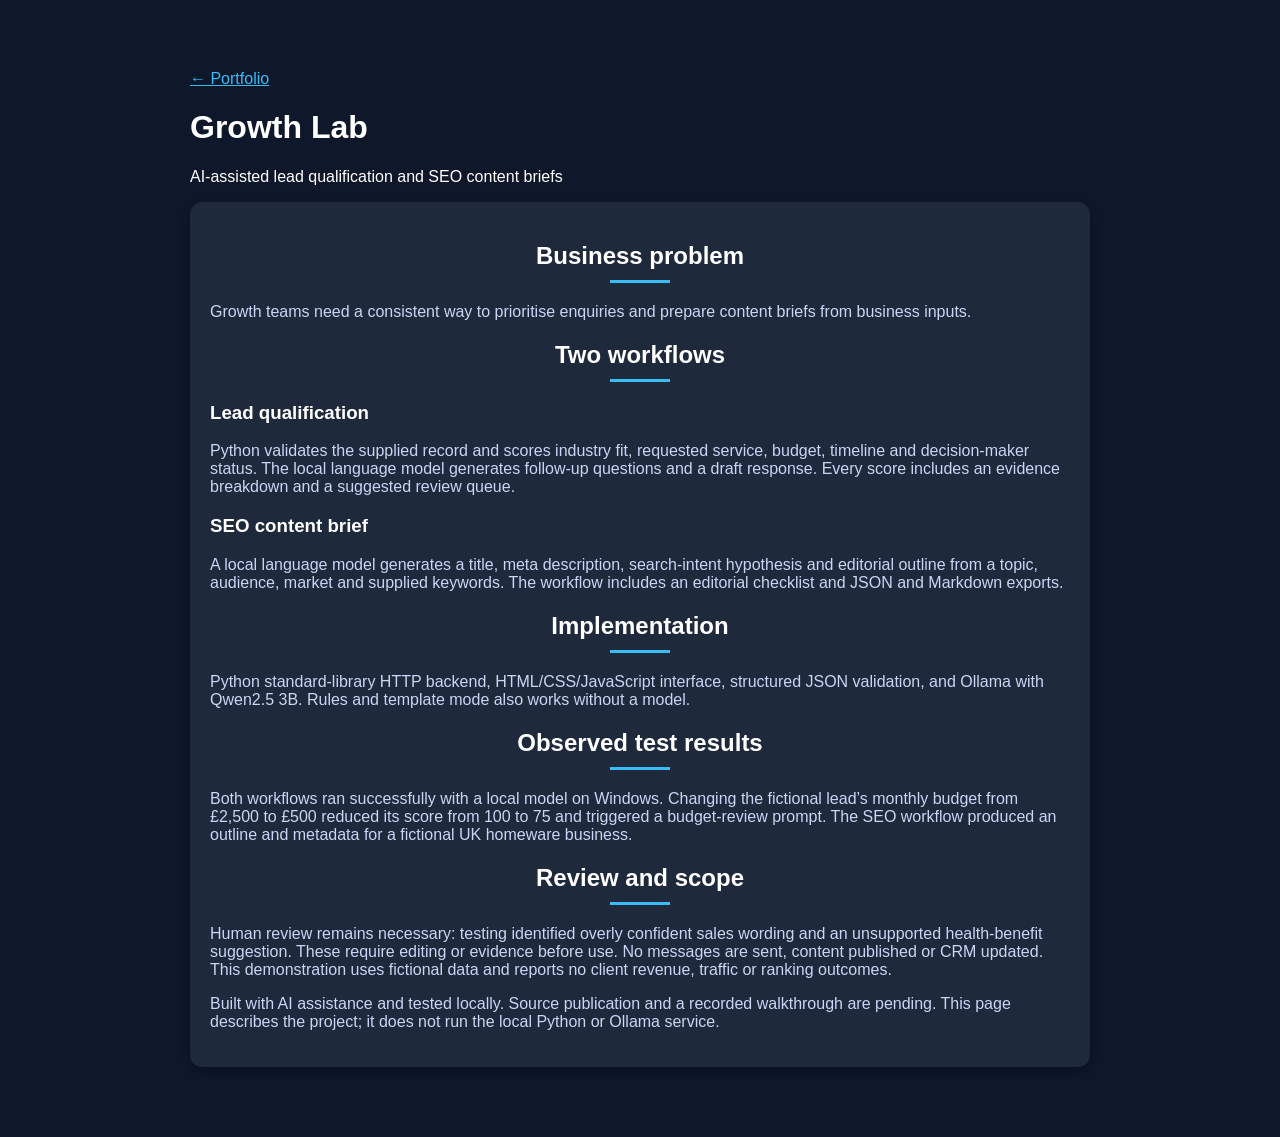
==== growth-lab.html @ 19c1e67f "Add growth-lab.html portfolio case study" ====
<!DOCTYPE html><html lang="en"><head><meta charset="UTF-8"><title>Growth Lab | Zethu Mkhize</title><link rel="stylesheet" href="style.css"><meta name="viewport" content="width=device-width, initial-scale=1"></head><body><main class="projects" style="max-width:900px;margin:auto"><a href="index.html#projects" style="color:#38bdf8">← Portfolio</a><h1>Growth Lab</h1><p>AI-assisted lead qualification and SEO content briefs</p><div class="project"><h2>Business problem</h2><p>Growth teams need a consistent way to prioritise enquiries and prepare content briefs from business inputs.</p><h2>Two workflows</h2><h3>Lead qualification</h3><p>Python validates the supplied record and scores industry fit, requested service, budget, timeline and decision-maker status. The local language model generates follow-up questions and a draft response. Every score includes an evidence breakdown and a suggested review queue.</p><h3>SEO content brief</h3><p>A local language model generates a title, meta description, search-intent hypothesis and editorial outline from a topic, audience, market and supplied keywords. The workflow includes an editorial checklist and JSON and Markdown exports.</p><h2>Implementation</h2><p>Python standard-library HTTP backend, HTML/CSS/JavaScript interface, structured JSON validation, and Ollama with Qwen2.5 3B. Rules and template mode also works without a model.</p><h2>Observed test results</h2><p>Both workflows ran successfully with a local model on Windows. Changing the fictional lead’s monthly budget from £2,500 to £500 reduced its score from 100 to 75 and triggered a budget-review prompt. The SEO workflow produced an outline and metadata for a fictional UK homeware business.</p><h2>Review and scope</h2><p>Human review remains necessary: testing identified overly confident sales wording and an unsupported health-benefit suggestion. These require editing or evidence before use. No messages are sent, content published or CRM updated. This demonstration uses fictional data and reports no client revenue, traffic or ranking outcomes.</p><p>Built with AI assistance and tested locally. Source publication and a recorded walkthrough are pending. This page describes the project; it does not run the local Python or Ollama service.</p></div></main></body></html>
---- style.css ----
/* GENERAL */
body {
  font-family: Arial, sans-serif;
  margin: 0;
  background: #0f172a;
  color: white;
}

/* HERO */
.hero {
  background: linear-gradient(135deg, #1e293b, #0f172a);
  padding: 80px 20px;
}

.hero-content {
  display: flex;
  align-items: center;
  justify-content: center;
  gap: 30px;
  flex-wrap: wrap;
  text-align: center;
}

/* PROFILE IMAGE */
.profile-img {
  width: 120px;
  height: 120px;
  border-radius: 50%;
  object-fit: cover;
  border: 3px solid #38bdf8;
  box-shadow: 0 0 20px rgba(56, 189, 248, 0.4);
}

/* HERO TEXT */
.hero h1 {
  font-size: 42px;
  margin-bottom: 10px;
}

.title {
  color: #38bdf8;
  font-weight: bold;
}

.hero p {
  color: #94a3b8;
}

/* CTA BUTTON */
.cta-btn {
  display: inline-block;
  margin-top: 15px;
  padding: 10px 20px;
  background: #38bdf8;
  color: black;
  border-radius: 6px;
  text-decoration: none;
  font-weight: bold;
}

.cta-btn:hover {
  background: #0ea5e9;
}

/* SECTIONS */
.projects {
  padding: 70px 20px;
}

/* HEADINGS */
h2 {
  text-align: center;
  margin-bottom: 20px;
  position: relative;
}

h2::after {
  content: "";
  width: 60px;
  height: 3px;
  background: #38bdf8;
  display: block;
  margin: 10px auto;
}

/* GRID (MAIN UPGRADE 🔥) */
.grid {
  display: grid;
  grid-template-columns: repeat(2, 1fr);
  gap: 20px;
  max-width: 900px;
  margin: auto;
}

/* CARD */
.project {
  background: #1e293b;
  padding: 20px;
  border-radius: 12px;
  box-shadow: 0 4px 10px rgba(0,0,0,0.3);
  transition: 0.2s;
}

.project:hover {
  transform: translateY(-5px);
}

/* TEXT */
.project p {
  color: #cbd5f5;
}

/* LINKS */
.project a {
  color: #38bdf8;
  font-weight: bold;
  text-decoration: none;
}

.project a:hover {
  text-decoration: underline;
}

/* CONTACT */
.contact {
  text-align: center;
  padding: 30px;
  background: #020617;
}

/* MOBILE */
@media (max-width: 768px) {
  .grid {
    grid-template-columns: 1fr;
  }

  .hero h1 {
    font-size: 30px;
  }
}
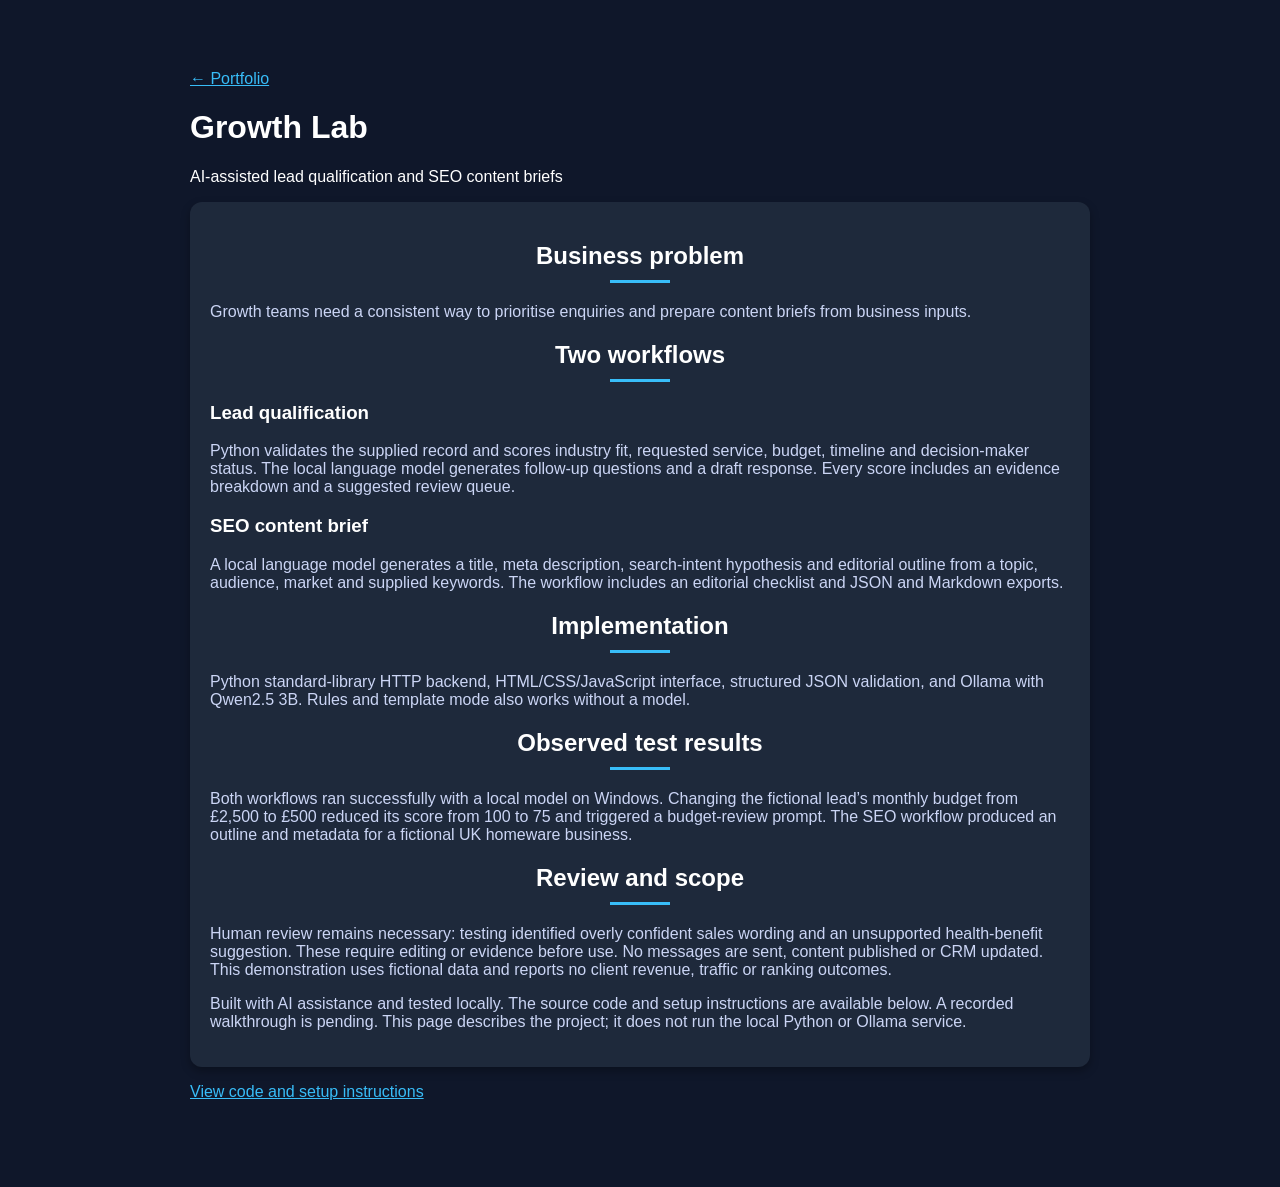
==== commit eb3d5845: "Publish Growth Lab and ServicePlus source with portfolio code links and accurate milestone details" ====
--- a/growth-lab.html
+++ b/growth-lab.html
@@ -1 +1 @@
-<!DOCTYPE html><html lang="en"><head><meta charset="UTF-8"><title>Growth Lab | Zethu Mkhize</title><link rel="stylesheet" href="style.css"><meta name="viewport" content="width=device-width, initial-scale=1"></head><body><main class="projects" style="max-width:900px;margin:auto"><a href="index.html#projects" style="color:#38bdf8">← Portfolio</a><h1>Growth Lab</h1><p>AI-assisted lead qualification and SEO content briefs</p><div class="project"><h2>Business problem</h2><p>Growth teams need a consistent way to prioritise enquiries and prepare content briefs from business inputs.</p><h2>Two workflows</h2><h3>Lead qualification</h3><p>Python validates the supplied record and scores industry fit, requested service, budget, timeline and decision-maker status. The local language model generates follow-up questions and a draft response. Every score includes an evidence breakdown and a suggested review queue.</p><h3>SEO content brief</h3><p>A local language model generates a title, meta description, search-intent hypothesis and editorial outline from a topic, audience, market and supplied keywords. The workflow includes an editorial checklist and JSON and Markdown exports.</p><h2>Implementation</h2><p>Python standard-library HTTP backend, HTML/CSS/JavaScript interface, structured JSON validation, and Ollama with Qwen2.5 3B. Rules and template mode also works without a model.</p><h2>Observed test results</h2><p>Both workflows ran successfully with a local model on Windows. Changing the fictional lead’s monthly budget from £2,500 to £500 reduced its score from 100 to 75 and triggered a budget-review prompt. The SEO workflow produced an outline and metadata for a fictional UK homeware business.</p><h2>Review and scope</h2><p>Human review remains necessary: testing identified overly confident sales wording and an unsupported health-benefit suggestion. These require editing or evidence before use. No messages are sent, content published or CRM updated. This demonstration uses fictional data and reports no client revenue, traffic or ranking outcomes.</p><p>Built with AI assistance and tested locally. Source publication and a recorded walkthrough are pending. This page describes the project; it does not run the local Python or Ollama service.</p></div></main></body></html>+<!DOCTYPE html><html lang="en"><head><meta charset="UTF-8"><title>Growth Lab | Zethu Mkhize</title><link rel="stylesheet" href="style.css"><meta name="viewport" content="width=device-width, initial-scale=1"></head><body><main class="projects" style="max-width:900px;margin:auto"><a href="index.html#projects" style="color:#38bdf8">← Portfolio</a><h1>Growth Lab</h1><p>AI-assisted lead qualification and SEO content briefs</p><div class="project"><h2>Business problem</h2><p>Growth teams need a consistent way to prioritise enquiries and prepare content briefs from business inputs.</p><h2>Two workflows</h2><h3>Lead qualification</h3><p>Python validates the supplied record and scores industry fit, requested service, budget, timeline and decision-maker status. The local language model generates follow-up questions and a draft response. Every score includes an evidence breakdown and a suggested review queue.</p><h3>SEO content brief</h3><p>A local language model generates a title, meta description, search-intent hypothesis and editorial outline from a topic, audience, market and supplied keywords. The workflow includes an editorial checklist and JSON and Markdown exports.</p><h2>Implementation</h2><p>Python standard-library HTTP backend, HTML/CSS/JavaScript interface, structured JSON validation, and Ollama with Qwen2.5 3B. Rules and template mode also works without a model.</p><h2>Observed test results</h2><p>Both workflows ran successfully with a local model on Windows. Changing the fictional lead’s monthly budget from £2,500 to £500 reduced its score from 100 to 75 and triggered a budget-review prompt. The SEO workflow produced an outline and metadata for a fictional UK homeware business.</p><h2>Review and scope</h2><p>Human review remains necessary: testing identified overly confident sales wording and an unsupported health-benefit suggestion. These require editing or evidence before use. No messages are sent, content published or CRM updated. This demonstration uses fictional data and reports no client revenue, traffic or ranking outcomes.</p><p>Built with AI assistance and tested locally. The source code and setup instructions are available below. A recorded walkthrough is pending. This page describes the project; it does not run the local Python or Ollama service.</p></div><p><a href="https://github.com/ZethuM13/portfolio/tree/main/projects/growth-lab" style="color:#38bdf8">View code and setup instructions</a></p></main></body></html>
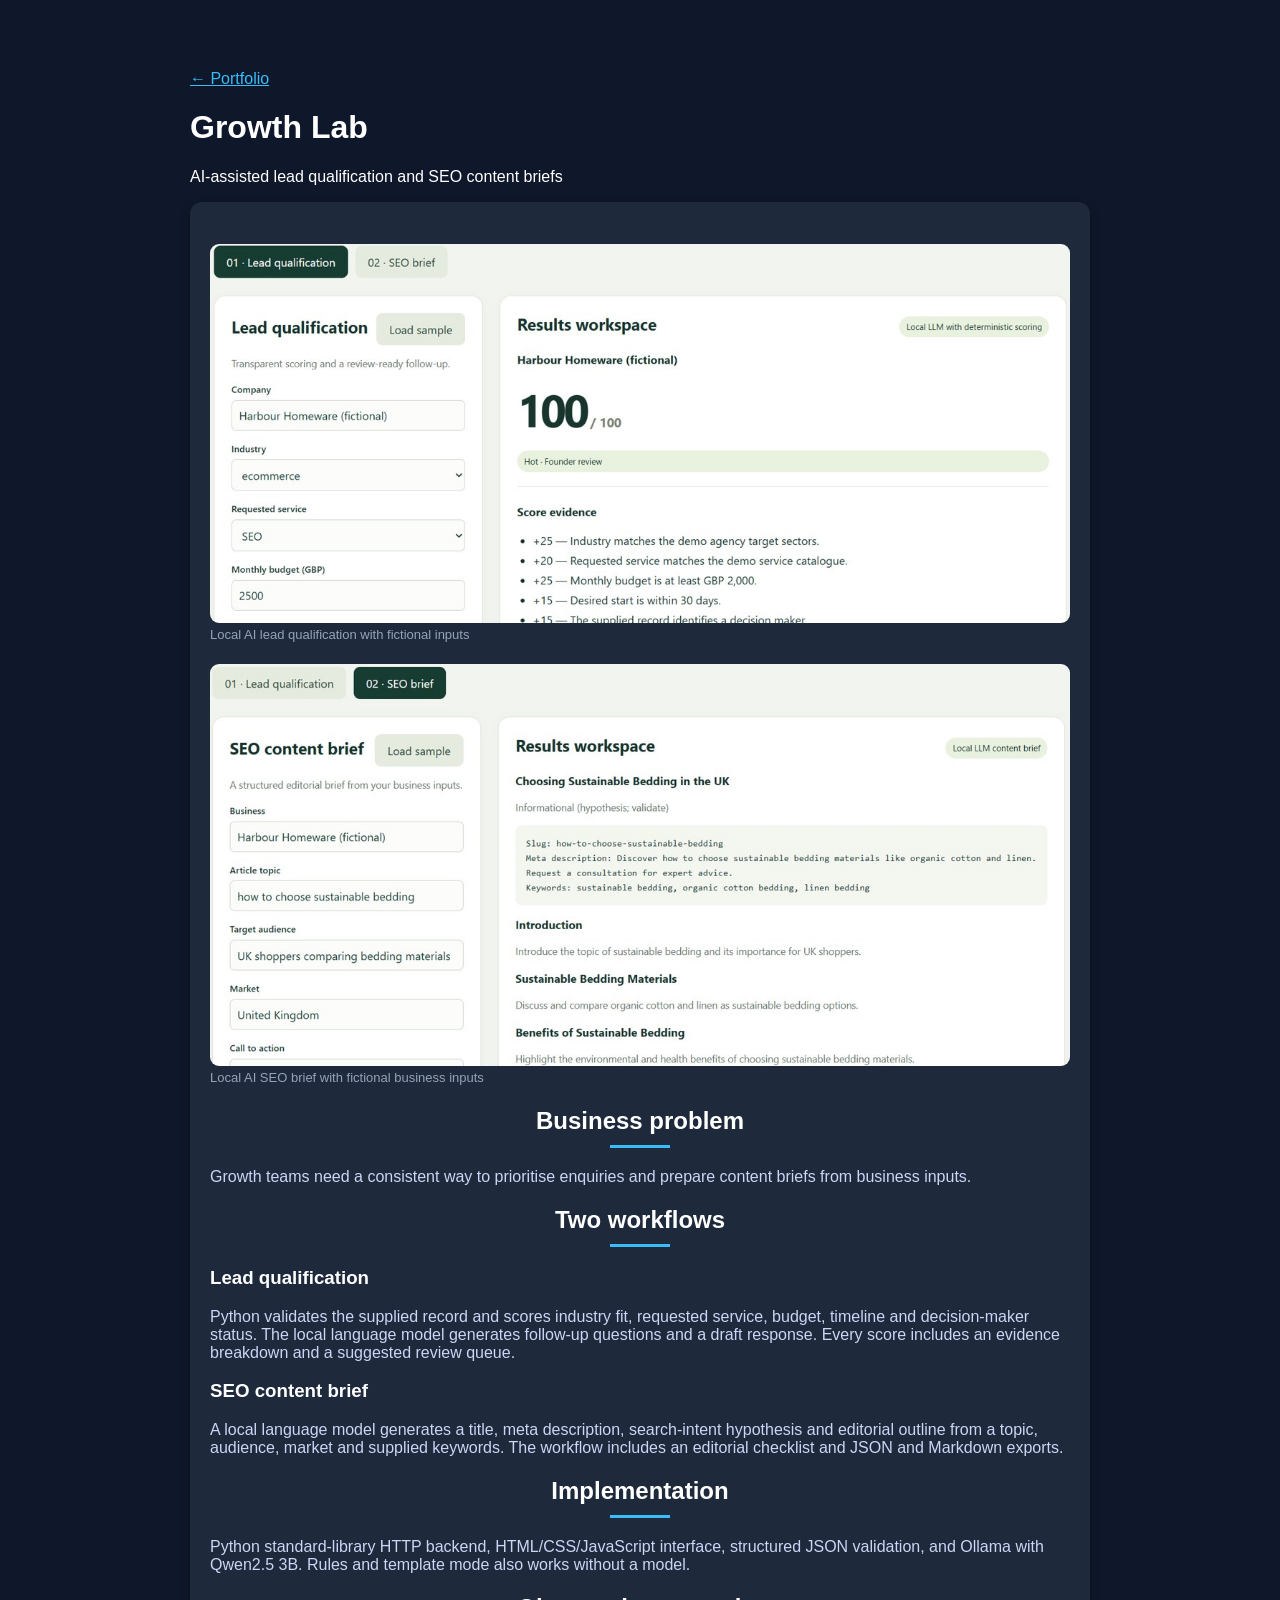
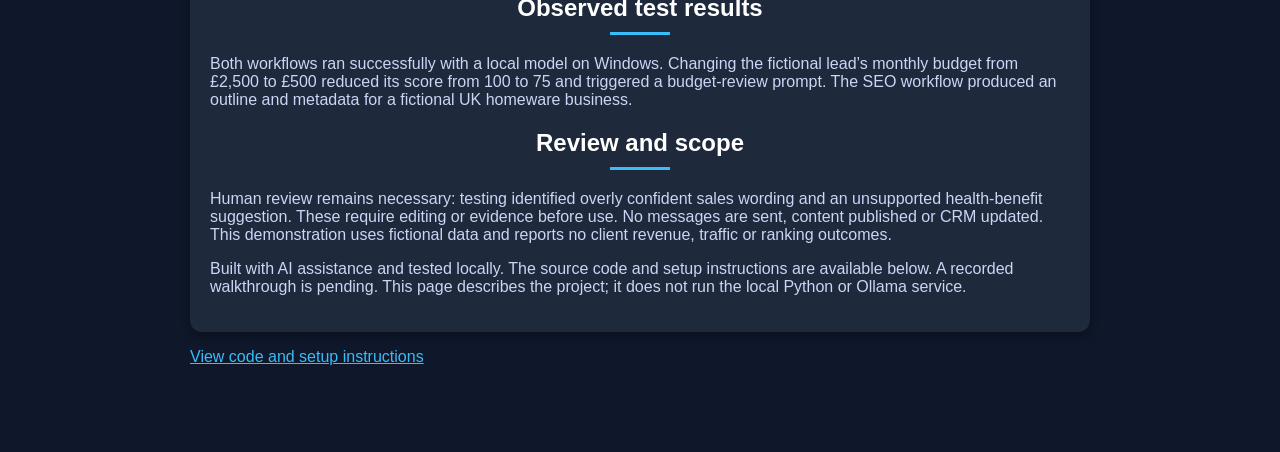
==== commit 04920cb6: "Add screenshots across development portfolio and project case studies" ====
--- a/growth-lab.html
+++ b/growth-lab.html
@@ -1 +1 @@
-<!DOCTYPE html><html lang="en"><head><meta charset="UTF-8"><title>Growth Lab | Zethu Mkhize</title><link rel="stylesheet" href="style.css"><meta name="viewport" content="width=device-width, initial-scale=1"></head><body><main class="projects" style="max-width:900px;margin:auto"><a href="index.html#projects" style="color:#38bdf8">← Portfolio</a><h1>Growth Lab</h1><p>AI-assisted lead qualification and SEO content briefs</p><div class="project"><h2>Business problem</h2><p>Growth teams need a consistent way to prioritise enquiries and prepare content briefs from business inputs.</p><h2>Two workflows</h2><h3>Lead qualification</h3><p>Python validates the supplied record and scores industry fit, requested service, budget, timeline and decision-maker status. The local language model generates follow-up questions and a draft response. Every score includes an evidence breakdown and a suggested review queue.</p><h3>SEO content brief</h3><p>A local language model generates a title, meta description, search-intent hypothesis and editorial outline from a topic, audience, market and supplied keywords. The workflow includes an editorial checklist and JSON and Markdown exports.</p><h2>Implementation</h2><p>Python standard-library HTTP backend, HTML/CSS/JavaScript interface, structured JSON validation, and Ollama with Qwen2.5 3B. Rules and template mode also works without a model.</p><h2>Observed test results</h2><p>Both workflows ran successfully with a local model on Windows. Changing the fictional lead’s monthly budget from £2,500 to £500 reduced its score from 100 to 75 and triggered a budget-review prompt. The SEO workflow produced an outline and metadata for a fictional UK homeware business.</p><h2>Review and scope</h2><p>Human review remains necessary: testing identified overly confident sales wording and an unsupported health-benefit suggestion. These require editing or evidence before use. No messages are sent, content published or CRM updated. This demonstration uses fictional data and reports no client revenue, traffic or ranking outcomes.</p><p>Built with AI assistance and tested locally. The source code and setup instructions are available below. A recorded walkthrough is pending. This page describes the project; it does not run the local Python or Ollama service.</p></div><p><a href="https://github.com/ZethuM13/portfolio/tree/main/projects/growth-lab" style="color:#38bdf8">View code and setup instructions</a></p></main></body></html>+<!DOCTYPE html><html lang="en"><head><meta charset="UTF-8"><title>Growth Lab | Zethu Mkhize</title><link rel="stylesheet" href="style.css"><meta name="viewport" content="width=device-width, initial-scale=1"><style>.project-shot{margin:22px 0}.project-shot img{width:100%;height:auto;border-radius:9px}.project-shot figcaption{color:#94a3b8;font-size:13px}</style></head><body><main class="projects" style="max-width:900px;margin:auto"><a href="index.html#projects" style="color:#38bdf8">← Portfolio</a><h1>Growth Lab</h1><p>AI-assisted lead qualification and SEO content briefs</p><div class="project"><figure class="project-shot"><a href="images/growth-leads.jpg"><img src="images/growth-leads.jpg" alt="Lead qualification output" loading="lazy" width="1200" height="700"></a><figcaption>Local AI lead qualification with fictional inputs</figcaption></figure><figure class="project-shot"><a href="images/growth-seo.jpg"><img src="images/growth-seo.jpg" alt="SEO content brief output" loading="lazy" width="1200" height="700"></a><figcaption>Local AI SEO brief with fictional business inputs</figcaption></figure><h2>Business problem</h2><p>Growth teams need a consistent way to prioritise enquiries and prepare content briefs from business inputs.</p><h2>Two workflows</h2><h3>Lead qualification</h3><p>Python validates the supplied record and scores industry fit, requested service, budget, timeline and decision-maker status. The local language model generates follow-up questions and a draft response. Every score includes an evidence breakdown and a suggested review queue.</p><h3>SEO content brief</h3><p>A local language model generates a title, meta description, search-intent hypothesis and editorial outline from a topic, audience, market and supplied keywords. The workflow includes an editorial checklist and JSON and Markdown exports.</p><h2>Implementation</h2><p>Python standard-library HTTP backend, HTML/CSS/JavaScript interface, structured JSON validation, and Ollama with Qwen2.5 3B. Rules and template mode also works without a model.</p><h2>Observed test results</h2><p>Both workflows ran successfully with a local model on Windows. Changing the fictional lead’s monthly budget from £2,500 to £500 reduced its score from 100 to 75 and triggered a budget-review prompt. The SEO workflow produced an outline and metadata for a fictional UK homeware business.</p><h2>Review and scope</h2><p>Human review remains necessary: testing identified overly confident sales wording and an unsupported health-benefit suggestion. These require editing or evidence before use. No messages are sent, content published or CRM updated. This demonstration uses fictional data and reports no client revenue, traffic or ranking outcomes.</p><p>Built with AI assistance and tested locally. The source code and setup instructions are available below. A recorded walkthrough is pending. This page describes the project; it does not run the local Python or Ollama service.</p></div><p><a href="https://github.com/ZethuM13/portfolio/tree/main/projects/growth-lab" style="color:#38bdf8">View code and setup instructions</a></p></main></body></html>
